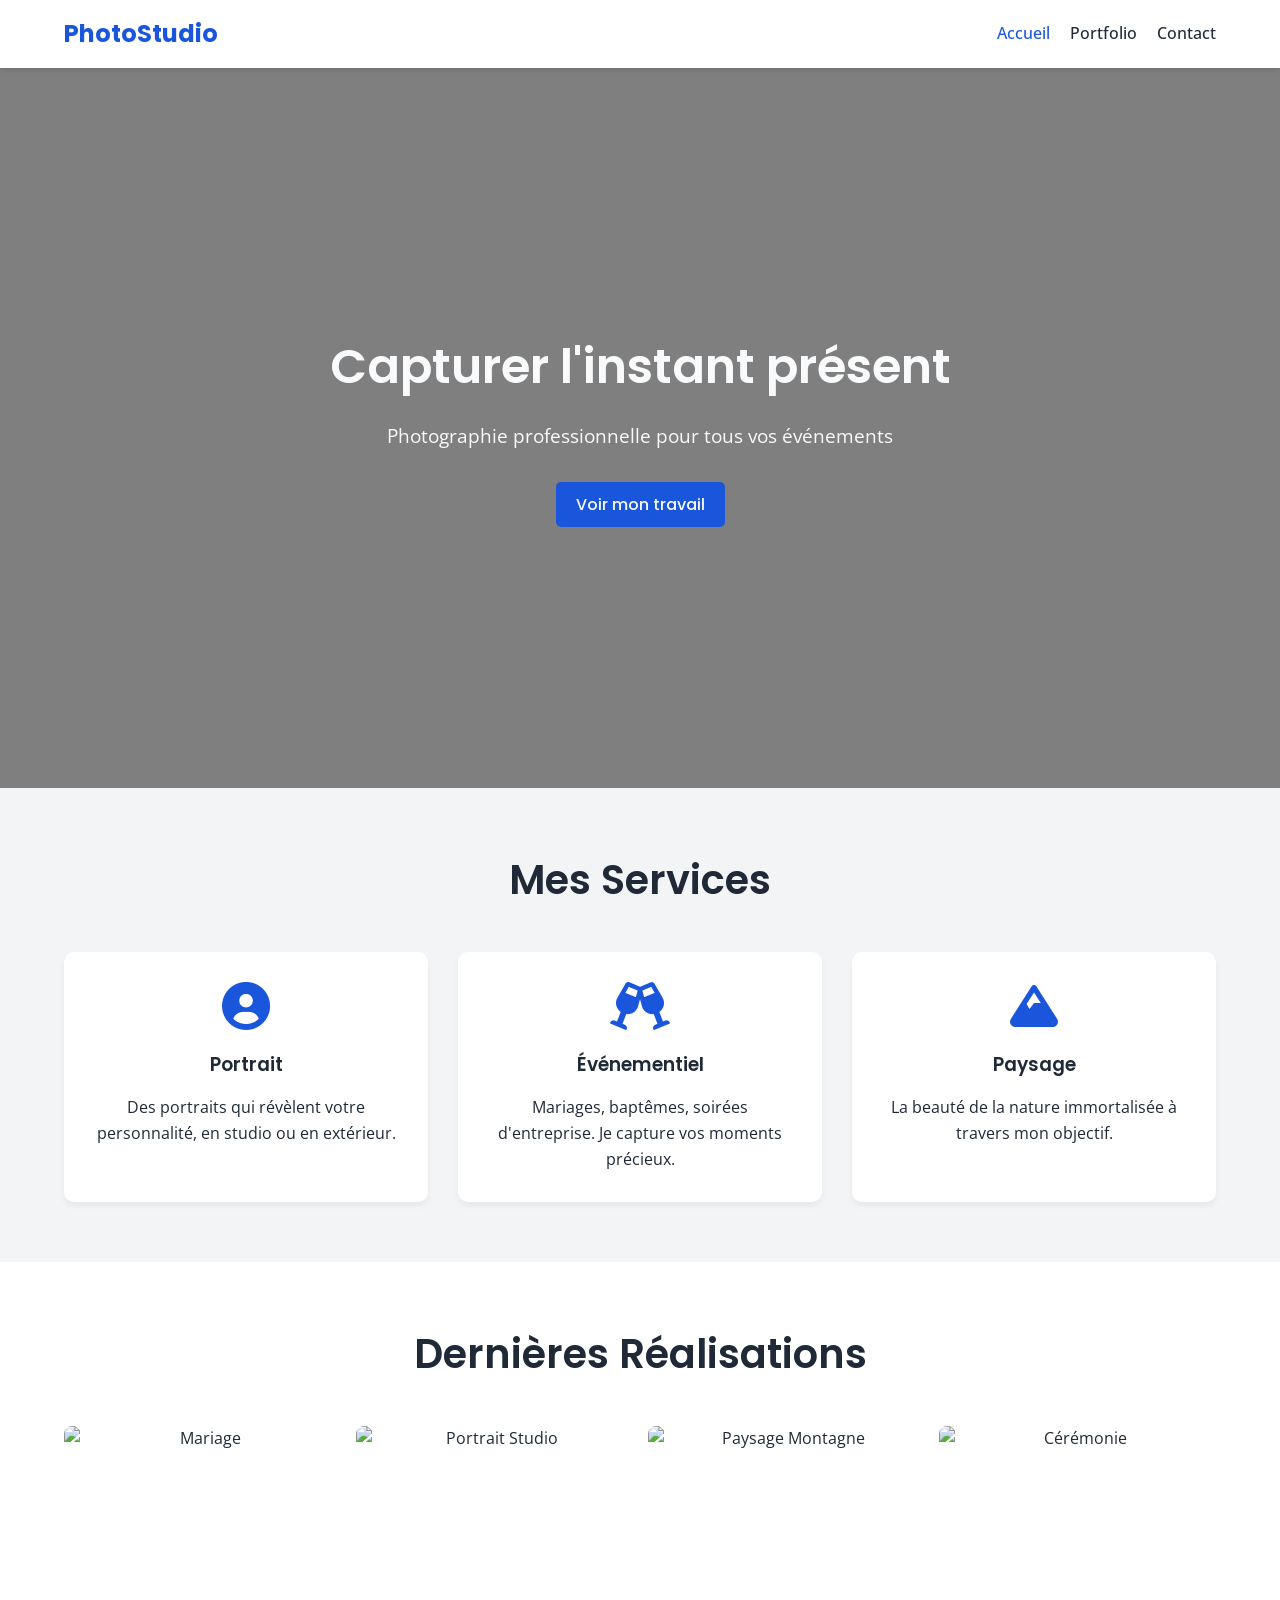
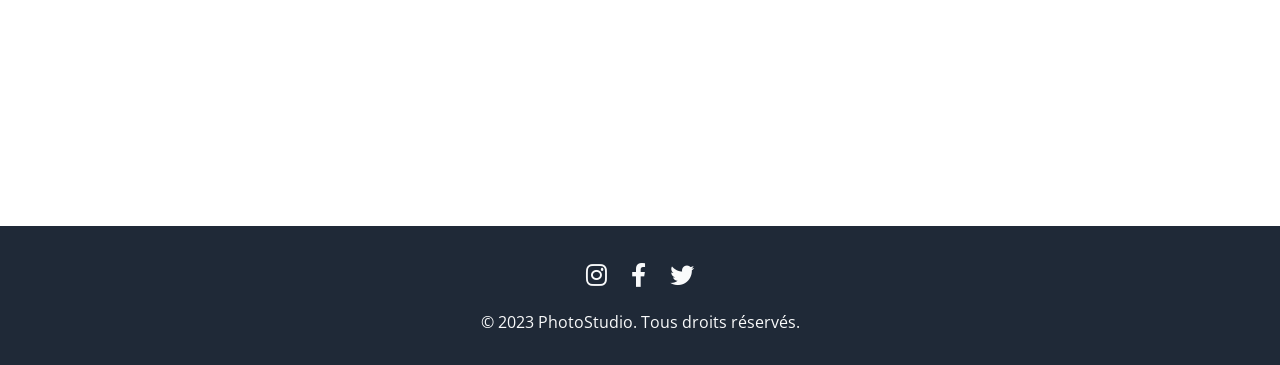
==== index.html @ 0e4d98cd "feat: create responsive static photography portfolio website Co-authored-by: bonheurfungazer <109146" ====
<!DOCTYPE html>
<html lang="fr">
<head>
    <meta charset="UTF-8">
    <meta name="viewport" content="width=device-width, initial-scale=1.0">
    <title>PhotoStudio - Accueil</title>
    <link href="https://fonts.googleapis.com/css2?family=Open+Sans:wght@400;500;600&family=Poppins:wght@500;600;700&display=swap" rel="stylesheet">
    <link rel="stylesheet" href="https://cdnjs.cloudflare.com/ajax/libs/font-awesome/6.0.0/css/all.min.css">
    <link rel="stylesheet" href="css/style.css">
</head>
<body>

    <header>
        <div class="container header-container">
            <a href="index.html" class="logo">PhotoStudio</a>
            <div class="menu-toggle" id="mobile-menu">
                <i class="fas fa-bars"></i>
            </div>
            <nav>
                <ul class="nav-links">
                    <li><a href="index.html" class="active">Accueil</a></li>
                    <li><a href="portfolio.html">Portfolio</a></li>
                    <li><a href="contact.html">Contact</a></li>
                </ul>
            </nav>
        </div>
    </header>

    <main>
        <!-- Hero Section -->
        <section class="hero">
            <div class="container">
                <h1>Capturer l'instant présent</h1>
                <p>Photographie professionnelle pour tous vos événements</p>
                <a href="portfolio.html" class="btn">Voir mon travail</a>
            </div>
        </section>

        <!-- Services Section -->
        <section class="services">
            <div class="container">
                <h2>Mes Services</h2>
                <div class="services-grid">
                    <div class="service-card">
                        <i class="fas fa-user-circle"></i>
                        <h3>Portrait</h3>
                        <p>Des portraits qui révèlent votre personnalité, en studio ou en extérieur.</p>
                    </div>
                    <div class="service-card">
                        <i class="fas fa-glass-cheers"></i>
                        <h3>Événementiel</h3>
                        <p>Mariages, baptêmes, soirées d'entreprise. Je capture vos moments précieux.</p>
                    </div>
                    <div class="service-card">
                        <i class="fas fa-mountain"></i>
                        <h3>Paysage</h3>
                        <p>La beauté de la nature immortalisée à travers mon objectif.</p>
                    </div>
                </div>
            </div>
        </section>

        <!-- Galerie Accueil -->
        <section class="gallery">
            <div class="container">
                <h2>Dernières Réalisations</h2>
                <div class="gallery-grid">
                    <div class="gallery-item">
                        <img src="https://images.unsplash.com/photo-1511895426328-dc8714191300?ixlib=rb-4.0.3&auto=format&fit=crop&w=800&q=80" alt="Mariage">
                        <div class="gallery-overlay">
                            <h4>Mariage d'été</h4>
                            <p>Événementiel</p>
                        </div>
                    </div>
                    <div class="gallery-item">
                        <img src="https://images.unsplash.com/photo-1542038784456-1ea8e935640e?ixlib=rb-4.0.3&auto=format&fit=crop&w=800&q=80" alt="Portrait Studio">
                        <div class="gallery-overlay">
                            <h4>Portrait Studio</h4>
                            <p>Portrait</p>
                        </div>
                    </div>
                    <div class="gallery-item">
                        <img src="https://images.unsplash.com/photo-1472214103451-9374bd1c798e?ixlib=rb-4.0.3&auto=format&fit=crop&w=800&q=80" alt="Paysage Montagne">
                        <div class="gallery-overlay">
                            <h4>Aube en Montagne</h4>
                            <p>Paysage</p>
                        </div>
                    </div>
                    <div class="gallery-item">
                        <img src="https://images.unsplash.com/photo-1519741497674-611481863552?ixlib=rb-4.0.3&auto=format&fit=crop&w=800&q=80" alt="Cérémonie">
                        <div class="gallery-overlay">
                            <h4>Cérémonie Civile</h4>
                            <p>Événementiel</p>
                        </div>
                    </div>
                </div>
            </div>
        </section>
    </main>

    <footer>
        <div class="container">
            <div class="social-links">
                <a href="#"><i class="fab fa-instagram"></i></a>
                <a href="#"><i class="fab fa-facebook-f"></i></a>
                <a href="#"><i class="fab fa-twitter"></i></a>
            </div>
            <p>&copy; 2023 PhotoStudio. Tous droits réservés.</p>
        </div>
    </footer>

    <script src="js/script.js"></script>
</body>
</html>
---- css/style.css ----
/* --- Variables --- */
:root {
  --primary-color: #1a56db; /* Tons bleus */
  --primary-hover: #1e40af;
  --secondary-color: #f3f4f6;
  --text-dark: #1f2937;
  --text-light: #f9fafb;
  --bg-color: #ffffff;
  --overlay-bg: rgba(26, 86, 219, 0.8);
  --font-title: 'Poppins', sans-serif;
  --font-text: 'Open Sans', sans-serif;
  --transition-speed: 0.3s;
}

/* --- Base --- */
* {
  margin: 0;
  padding: 0;
  box-sizing: border-box;
}

body {
  font-family: var(--font-text);
  color: var(--text-dark);
  background-color: var(--bg-color);
  line-height: 1.6;
}

h1, h2, h3, h4, h5, h6 {
  font-family: var(--font-title);
  font-weight: 600;
  color: var(--text-dark);
}

a {
  text-decoration: none;
  color: inherit;
}

img {
  max-width: 100%;
  height: auto;
  display: block;
}

.container {
  width: 90%;
  max-width: 1200px;
  margin: 0 auto;
}

/* --- Boutons --- */
.btn {
  display: inline-block;
  padding: 10px 20px;
  background-color: var(--primary-color);
  color: var(--text-light);
  border: none;
  border-radius: 5px;
  font-family: var(--font-title);
  font-weight: 500;
  cursor: pointer;
  transition: background-color var(--transition-speed) ease, transform var(--transition-speed) ease;
}

.btn:hover {
  background-color: var(--primary-hover);
  transform: translateY(-2px);
}

/* --- Header & Navigation --- */
header {
  background-color: var(--bg-color);
  box-shadow: 0 2px 5px rgba(0, 0, 0, 0.1);
  position: sticky;
  top: 0;
  z-index: 1000;
}

.header-container {
  display: flex;
  justify-content: space-between;
  align-items: center;
  padding: 15px 0;
}

.logo {
  font-family: var(--font-title);
  font-size: 1.5rem;
  font-weight: 700;
  color: var(--primary-color);
}

.nav-links {
  list-style: none;
  display: flex;
  gap: 20px;
}

.nav-links li a {
  font-weight: 500;
  transition: color var(--transition-speed);
}

.nav-links li a:hover, .nav-links li a.active {
  color: var(--primary-color);
}

.menu-toggle {
  display: none;
  font-size: 1.5rem;
  cursor: pointer;
  color: var(--primary-color);
}

/* --- Section Hero --- */
.hero {
  background-image: linear-gradient(rgba(0, 0, 0, 0.5), rgba(0, 0, 0, 0.5)), url('https://images.unsplash.com/photo-1469474968028-56623f02e42e?ixlib=rb-4.0.3&auto=format&fit=crop&w=1920&q=80');
  background-size: cover;
  background-position: center;
  height: 80vh;
  display: flex;
  align-items: center;
  text-align: center;
  color: var(--text-light);
}

.hero h1 {
  font-size: 3rem;
  margin-bottom: 15px;
  color: var(--text-light);
}

.hero p {
  font-size: 1.2rem;
  margin-bottom: 30px;
}

/* --- Section Services --- */
.services {
  padding: 60px 0;
  background-color: var(--secondary-color);
  text-align: center;
}

.services h2 {
  font-size: 2.5rem;
  margin-bottom: 40px;
}

.services-grid {
  display: grid;
  grid-template-columns: repeat(auto-fit, minmax(250px, 1fr));
  gap: 30px;
}

.service-card {
  background-color: var(--bg-color);
  padding: 30px;
  border-radius: 10px;
  box-shadow: 0 4px 6px rgba(0, 0, 0, 0.05);
  transition: transform var(--transition-speed), box-shadow var(--transition-speed);
}

.service-card:hover {
  transform: translateY(-10px);
  box-shadow: 0 10px 20px rgba(0, 0, 0, 0.1);
}

.service-card i {
  font-size: 3rem;
  color: var(--primary-color);
  margin-bottom: 20px;
}

.service-card h3 {
  margin-bottom: 15px;
}

/* --- Section Galerie Accueil --- */
.gallery {
  padding: 60px 0;
  text-align: center;
}

.gallery h2 {
  font-size: 2.5rem;
  margin-bottom: 40px;
}

.gallery-grid {
  display: grid;
  grid-template-columns: repeat(auto-fit, minmax(250px, 1fr));
  gap: 15px;
}

.gallery-item {
  position: relative;
  overflow: hidden;
  border-radius: 8px;
}

.gallery-item img {
  width: 100%;
  height: 300px;
  object-fit: cover;
  transition: transform var(--transition-speed);
}

.gallery-overlay {
  position: absolute;
  top: 0;
  left: 0;
  width: 100%;
  height: 100%;
  background-color: var(--overlay-bg);
  color: var(--text-light);
  display: flex;
  flex-direction: column;
  justify-content: center;
  align-items: center;
  opacity: 0;
  transition: opacity var(--transition-speed);
}

.gallery-item:hover img {
  transform: scale(1.1);
}

.gallery-item:hover .gallery-overlay {
  opacity: 1;
}

/* --- Page Portfolio --- */
.portfolio-header {
  padding: 40px 0;
  text-align: center;
  background-color: var(--secondary-color);
}

.filters {
  display: flex;
  justify-content: center;
  gap: 15px;
  margin: 30px 0;
  flex-wrap: wrap;
}

.filter-btn {
  padding: 8px 16px;
  background-color: transparent;
  border: 2px solid var(--primary-color);
  color: var(--primary-color);
  border-radius: 20px;
  cursor: pointer;
  font-family: var(--font-title);
  transition: all var(--transition-speed);
}

.filter-btn:hover,
.filter-btn:focus {
  background-color: var(--primary-color);
  color: var(--text-light);
}

/* --- Page Contact --- */
.contact-section {
  padding: 60px 0;
}

.contact-container {
  display: grid;
  grid-template-columns: 1fr 1fr;
  gap: 40px;
}

.contact-form {
  display: flex;
  flex-direction: column;
  gap: 15px;
}

.form-group {
  display: flex;
  flex-direction: column;
}

.form-group label {
  margin-bottom: 5px;
  font-weight: 500;
}

.form-group input,
.form-group textarea {
  padding: 10px;
  border: 1px solid #ccc;
  border-radius: 5px;
  font-family: var(--font-text);
}

.form-group textarea {
  resize: vertical;
  min-height: 150px;
}

.contact-info {
  background-color: var(--secondary-color);
  padding: 30px;
  border-radius: 10px;
}

.contact-info h3 {
  margin-bottom: 20px;
}

.info-item {
  display: flex;
  align-items: center;
  gap: 15px;
  margin-bottom: 15px;
}

.info-item i {
  color: var(--primary-color);
  font-size: 1.2rem;
}

.map-container {
  margin-top: 30px;
  height: 250px;
  border-radius: 10px;
  overflow: hidden;
}

.map-container iframe {
  width: 100%;
  height: 100%;
  border: 0;
}

/* --- Footer --- */
footer {
  background-color: var(--text-dark);
  color: var(--text-light);
  text-align: center;
  padding: 30px 0;
  margin-top: 40px;
}

.social-links {
  margin-bottom: 15px;
}

.social-links a {
  display: inline-block;
  margin: 0 10px;
  font-size: 1.5rem;
  transition: color var(--transition-speed);
}

.social-links a:hover {
  color: var(--primary-color);
}

/* --- Responsive (Mobile First to Desktop) --- */
@media (max-width: 768px) {
  .menu-toggle {
    display: block;
  }

  .nav-links {
    display: none; /* Hide by default on mobile, toggle with JS */
    flex-direction: column;
    position: absolute;
    top: 100%;
    left: 0;
    width: 100%;
    background-color: var(--bg-color);
    box-shadow: 0 5px 5px rgba(0,0,0,0.1);
    padding: 20px 0;
    text-align: center;
  }

  .nav-links.active {
    display: flex;
  }

  .contact-container {
    grid-template-columns: 1fr;
  }
}

@media (min-width: 769px) {
  .portfolio-grid {
    grid-template-columns: repeat(3, 1fr);
  }
}
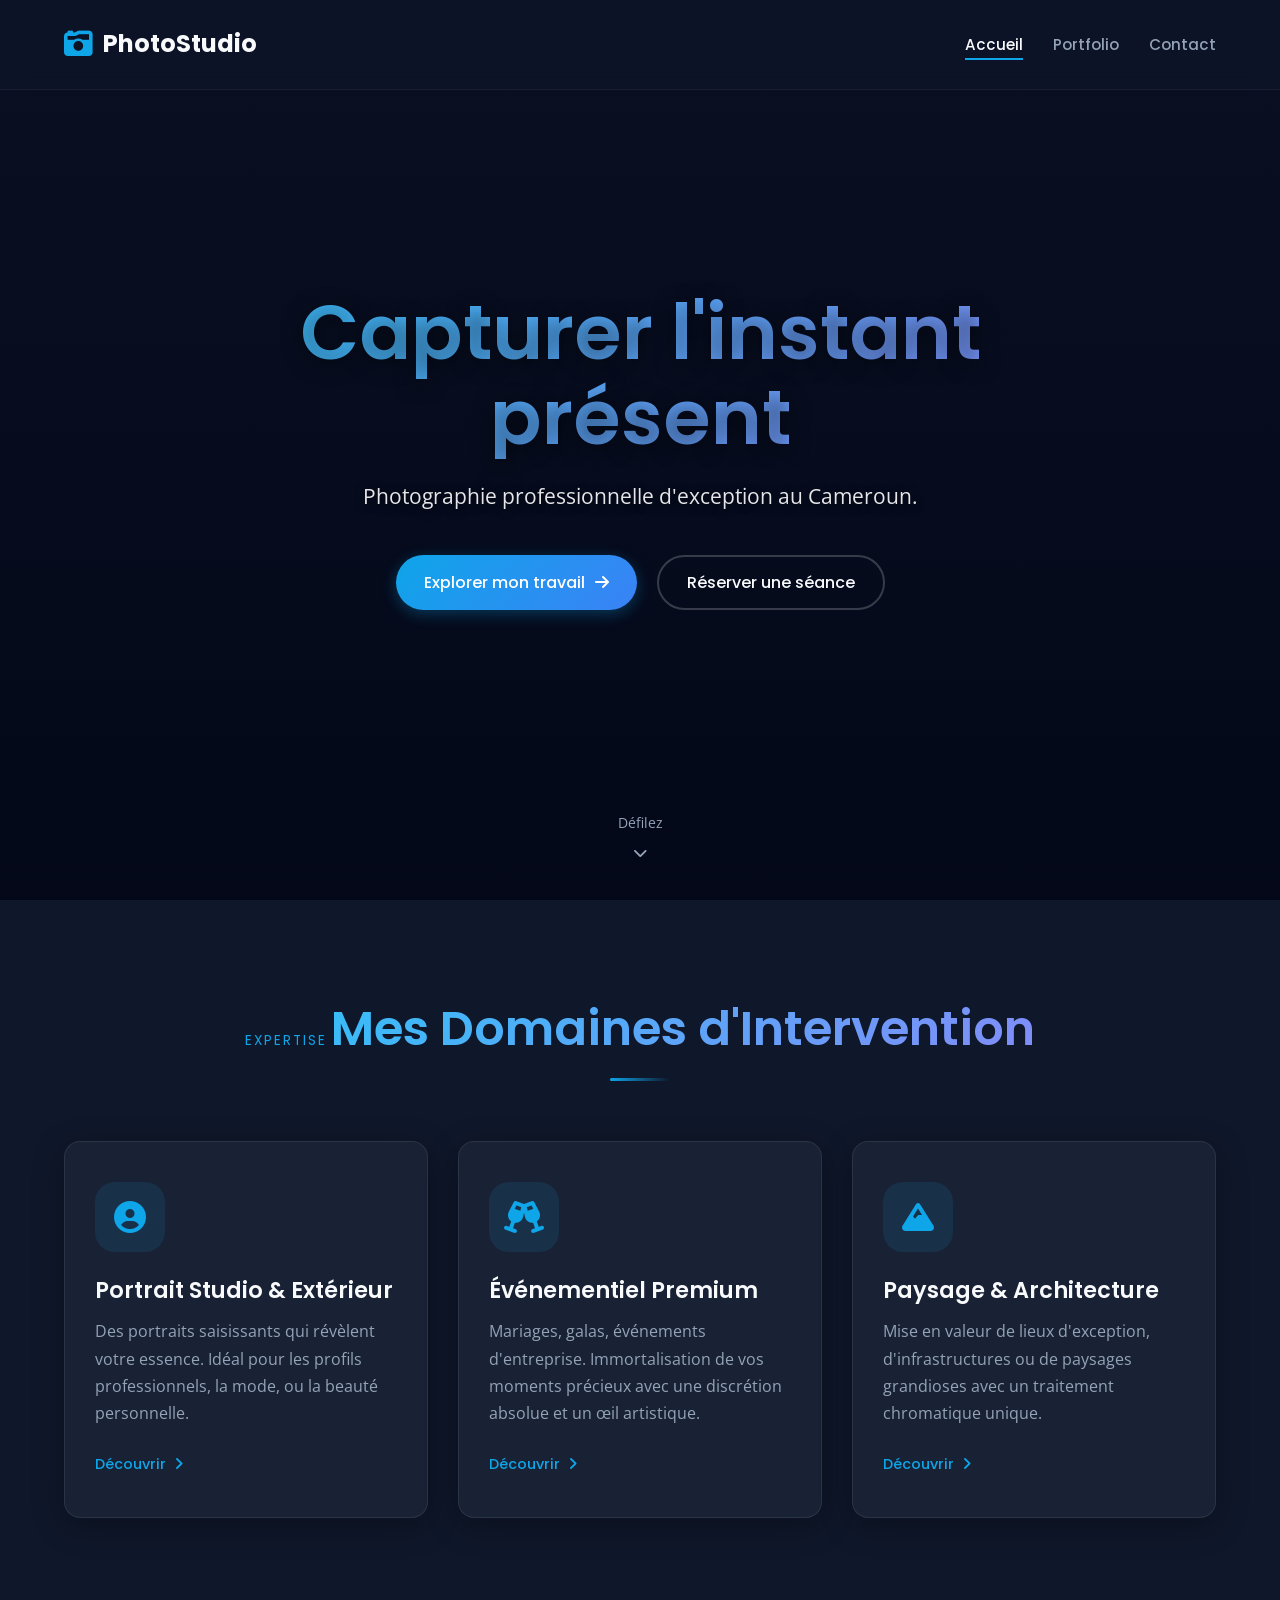
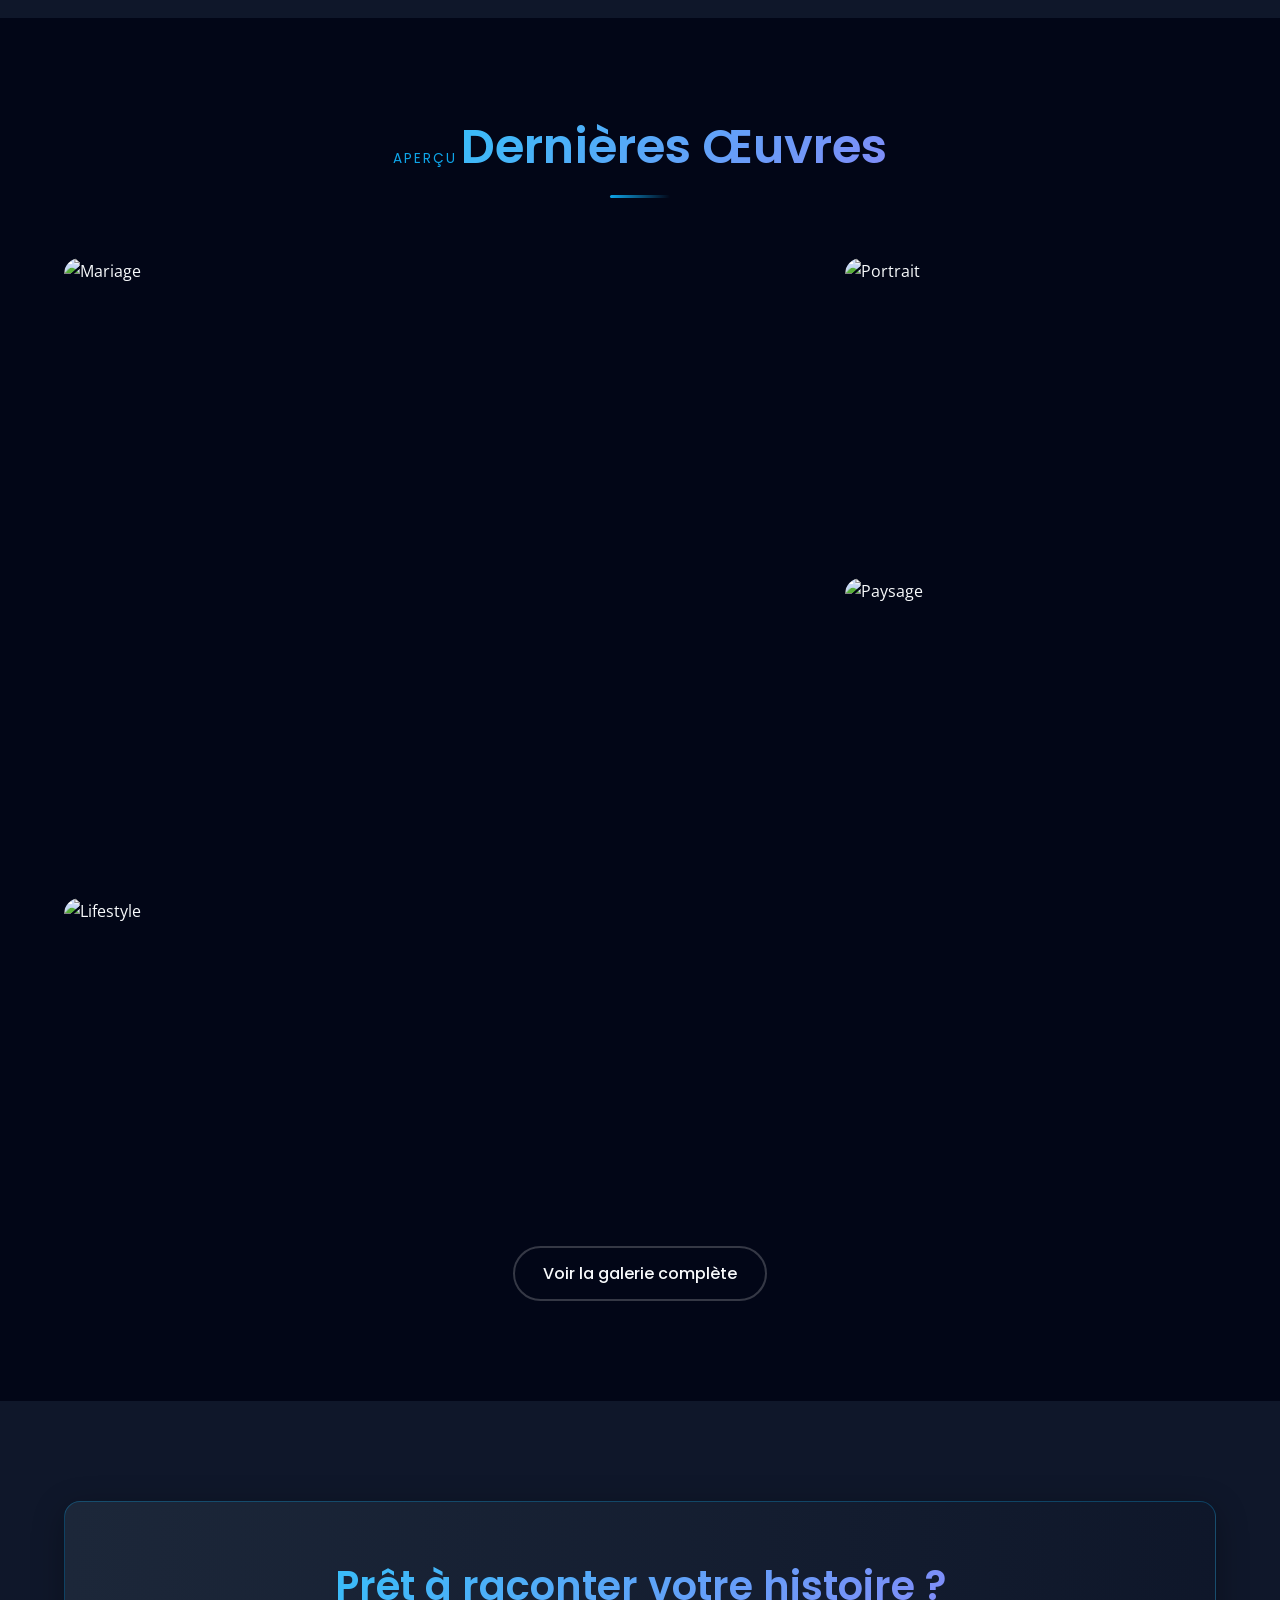
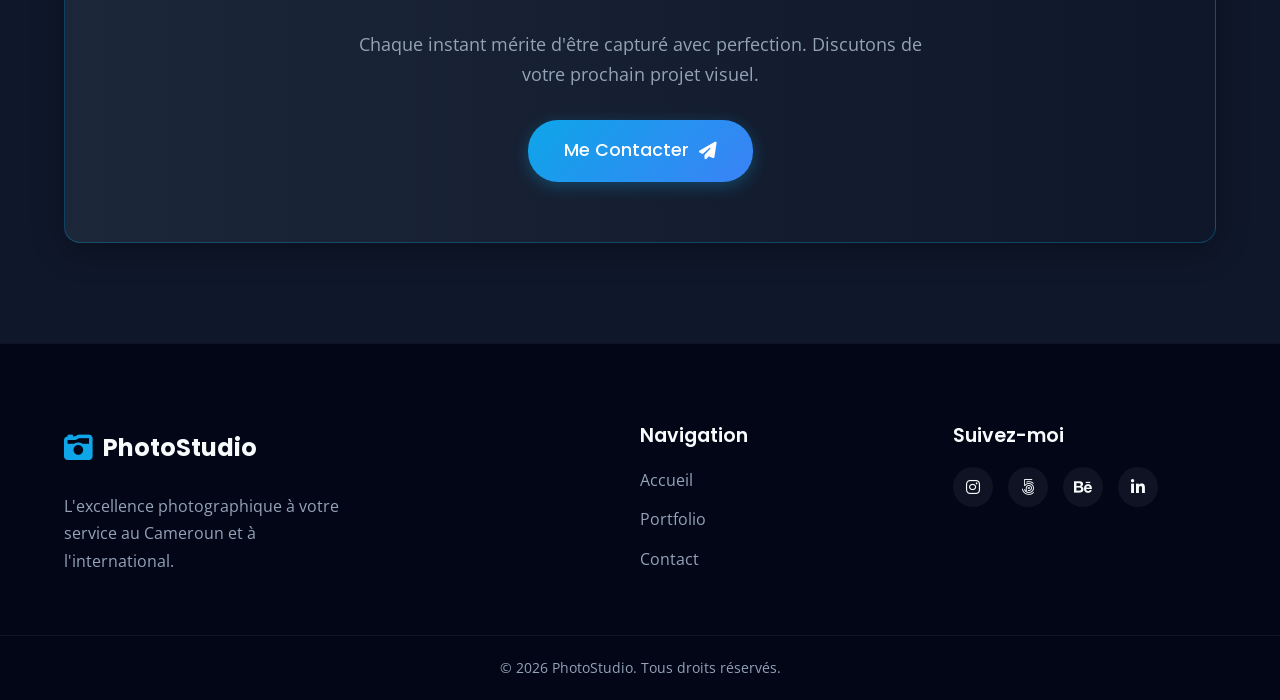
==== commit c02a283c: "feat: redesign website with professional dark theme, 2026 year, and Cameroon locations Co-authored-b" ====
--- a/index.html
+++ b/index.html
@@ -3,16 +3,20 @@
 <head>
     <meta charset="UTF-8">
     <meta name="viewport" content="width=device-width, initial-scale=1.0">
-    <title>PhotoStudio - Accueil</title>
-    <link href="https://fonts.googleapis.com/css2?family=Open+Sans:wght@400;500;600&family=Poppins:wght@500;600;700&display=swap" rel="stylesheet">
-    <link rel="stylesheet" href="https://cdnjs.cloudflare.com/ajax/libs/font-awesome/6.0.0/css/all.min.css">
+    <title>PhotoStudio - L'Art de la Photographie</title>
+    <link href="https://fonts.googleapis.com/css2?family=Open+Sans:wght@300;400;500;600&family=Poppins:wght@300;400;500;600;700&display=swap" rel="stylesheet">
+    <link rel="stylesheet" href="https://cdnjs.cloudflare.com/ajax/libs/font-awesome/6.4.0/css/all.min.css">
     <link rel="stylesheet" href="css/style.css">
 </head>
-<body>
-
-    <header>
+<body class="dark-theme">
+
+    <!-- Header Glassmorphism -->
+    <header class="glass-header">
         <div class="container header-container">
-            <a href="index.html" class="logo">PhotoStudio</a>
+            <a href="index.html" class="logo">
+                <span class="logo-icon"><i class="fas fa-camera-retro"></i></span>
+                PhotoStudio
+            </a>
             <div class="menu-toggle" id="mobile-menu">
                 <i class="fas fa-bars"></i>
             </div>
@@ -28,84 +32,166 @@
 
     <main>
         <!-- Hero Section -->
-        <section class="hero">
+        <section class="hero reveal">
+            <div class="hero-overlay"></div>
+            <div class="container hero-content">
+                <h1 class="gradient-text">Capturer l'instant présent</h1>
+                <p class="hero-subtitle">Photographie professionnelle d'exception au Cameroun.</p>
+                <div class="hero-cta">
+                    <a href="portfolio.html" class="btn btn-primary">Explorer mon travail <i class="fas fa-arrow-right"></i></a>
+                    <a href="contact.html" class="btn btn-outline">Réserver une séance</a>
+                </div>
+            </div>
+            <div class="scroll-indicator">
+                <span>Défilez</span>
+                <i class="fas fa-chevron-down"></i>
+            </div>
+        </section>
+
+        <!-- Services Section -->
+        <section class="services section-padding">
             <div class="container">
-                <h1>Capturer l'instant présent</h1>
-                <p>Photographie professionnelle pour tous vos événements</p>
-                <a href="portfolio.html" class="btn">Voir mon travail</a>
-            </div>
-        </section>
-
-        <!-- Services Section -->
-        <section class="services">
+                <div class="section-header reveal">
+                    <span class="section-tag">Expertise</span>
+                    <h2 class="gradient-text">Mes Domaines d'Intervention</h2>
+                    <div class="heading-line"></div>
+                </div>
+
+                <div class="services-grid">
+                    <div class="service-card glass-card reveal">
+                        <div class="service-icon">
+                            <i class="fas fa-user-circle"></i>
+                        </div>
+                        <h3>Portrait Studio & Extérieur</h3>
+                        <p>Des portraits saisissants qui révèlent votre essence. Idéal pour les profils professionnels, la mode, ou la beauté personnelle.</p>
+                        <span class="service-link">Découvrir <i class="fas fa-angle-right"></i></span>
+                    </div>
+
+                    <div class="service-card glass-card reveal delay-1">
+                        <div class="service-icon">
+                            <i class="fas fa-glass-cheers"></i>
+                        </div>
+                        <h3>Événementiel Premium</h3>
+                        <p>Mariages, galas, événements d'entreprise. Immortalisation de vos moments précieux avec une discrétion absolue et un œil artistique.</p>
+                        <span class="service-link">Découvrir <i class="fas fa-angle-right"></i></span>
+                    </div>
+
+                    <div class="service-card glass-card reveal delay-2">
+                        <div class="service-icon">
+                            <i class="fas fa-mountain"></i>
+                        </div>
+                        <h3>Paysage & Architecture</h3>
+                        <p>Mise en valeur de lieux d'exception, d'infrastructures ou de paysages grandioses avec un traitement chromatique unique.</p>
+                        <span class="service-link">Découvrir <i class="fas fa-angle-right"></i></span>
+                    </div>
+                </div>
+            </div>
+        </section>
+
+        <!-- Featured Gallery Section -->
+        <section class="featured-gallery section-padding bg-darker">
             <div class="container">
-                <h2>Mes Services</h2>
-                <div class="services-grid">
-                    <div class="service-card">
-                        <i class="fas fa-user-circle"></i>
-                        <h3>Portrait</h3>
-                        <p>Des portraits qui révèlent votre personnalité, en studio ou en extérieur.</p>
-                    </div>
-                    <div class="service-card">
-                        <i class="fas fa-glass-cheers"></i>
-                        <h3>Événementiel</h3>
-                        <p>Mariages, baptêmes, soirées d'entreprise. Je capture vos moments précieux.</p>
-                    </div>
-                    <div class="service-card">
-                        <i class="fas fa-mountain"></i>
-                        <h3>Paysage</h3>
-                        <p>La beauté de la nature immortalisée à travers mon objectif.</p>
-                    </div>
-                </div>
-            </div>
-        </section>
-
-        <!-- Galerie Accueil -->
-        <section class="gallery">
+                <div class="section-header reveal">
+                    <span class="section-tag">Aperçu</span>
+                    <h2 class="gradient-text">Dernières Œuvres</h2>
+                    <div class="heading-line"></div>
+                </div>
+
+                <div class="gallery-masonry">
+                    <div class="gallery-item large reveal">
+                        <img src="https://images.unsplash.com/photo-1511895426328-dc8714191300?ixlib=rb-4.0.3&auto=format&fit=crop&w=1000&q=80" alt="Mariage">
+                        <div class="gallery-overlay">
+                            <div class="overlay-content">
+                                <span class="category">Événementiel</span>
+                                <h4>Célébration d'Exception</h4>
+                                <a href="portfolio.html" class="zoom-btn"><i class="fas fa-search-plus"></i></a>
+                            </div>
+                        </div>
+                    </div>
+
+                    <div class="gallery-item reveal delay-1">
+                        <img src="https://images.unsplash.com/photo-1534528741775-53994a69daeb?ixlib=rb-4.0.3&auto=format&fit=crop&w=600&q=80" alt="Portrait">
+                        <div class="gallery-overlay">
+                            <div class="overlay-content">
+                                <span class="category">Portrait</span>
+                                <h4>Regard Profond</h4>
+                                <a href="portfolio.html" class="zoom-btn"><i class="fas fa-search-plus"></i></a>
+                            </div>
+                        </div>
+                    </div>
+
+                    <div class="gallery-item reveal delay-2">
+                        <img src="https://images.unsplash.com/photo-1472214103451-9374bd1c798e?ixlib=rb-4.0.3&auto=format&fit=crop&w=600&q=80" alt="Paysage">
+                        <div class="gallery-overlay">
+                            <div class="overlay-content">
+                                <span class="category">Paysage</span>
+                                <h4>Aube Mystique</h4>
+                                <a href="portfolio.html" class="zoom-btn"><i class="fas fa-search-plus"></i></a>
+                            </div>
+                        </div>
+                    </div>
+
+                    <div class="gallery-item wide reveal">
+                        <img src="https://images.unsplash.com/photo-1469334031218-e382a71b716b?ixlib=rb-4.0.3&auto=format&fit=crop&w=1200&q=80" alt="Lifestyle">
+                        <div class="gallery-overlay">
+                            <div class="overlay-content">
+                                <span class="category">Lifestyle</span>
+                                <h4>L'Échappée Belle</h4>
+                                <a href="portfolio.html" class="zoom-btn"><i class="fas fa-search-plus"></i></a>
+                            </div>
+                        </div>
+                    </div>
+                </div>
+
+                <div class="text-center mt-5 reveal">
+                    <a href="portfolio.html" class="btn btn-outline">Voir la galerie complète</a>
+                </div>
+            </div>
+        </section>
+
+        <!-- CTA Section -->
+        <section class="cta-section section-padding reveal">
             <div class="container">
-                <h2>Dernières Réalisations</h2>
-                <div class="gallery-grid">
-                    <div class="gallery-item">
-                        <img src="https://images.unsplash.com/photo-1511895426328-dc8714191300?ixlib=rb-4.0.3&auto=format&fit=crop&w=800&q=80" alt="Mariage">
-                        <div class="gallery-overlay">
-                            <h4>Mariage d'été</h4>
-                            <p>Événementiel</p>
-                        </div>
-                    </div>
-                    <div class="gallery-item">
-                        <img src="https://images.unsplash.com/photo-1542038784456-1ea8e935640e?ixlib=rb-4.0.3&auto=format&fit=crop&w=800&q=80" alt="Portrait Studio">
-                        <div class="gallery-overlay">
-                            <h4>Portrait Studio</h4>
-                            <p>Portrait</p>
-                        </div>
-                    </div>
-                    <div class="gallery-item">
-                        <img src="https://images.unsplash.com/photo-1472214103451-9374bd1c798e?ixlib=rb-4.0.3&auto=format&fit=crop&w=800&q=80" alt="Paysage Montagne">
-                        <div class="gallery-overlay">
-                            <h4>Aube en Montagne</h4>
-                            <p>Paysage</p>
-                        </div>
-                    </div>
-                    <div class="gallery-item">
-                        <img src="https://images.unsplash.com/photo-1519741497674-611481863552?ixlib=rb-4.0.3&auto=format&fit=crop&w=800&q=80" alt="Cérémonie">
-                        <div class="gallery-overlay">
-                            <h4>Cérémonie Civile</h4>
-                            <p>Événementiel</p>
-                        </div>
-                    </div>
+                <div class="cta-box glass-card">
+                    <h2 class="gradient-text">Prêt à raconter votre histoire ?</h2>
+                    <p>Chaque instant mérite d'être capturé avec perfection. Discutons de votre prochain projet visuel.</p>
+                    <a href="contact.html" class="btn btn-primary btn-large">Me Contacter <i class="fas fa-paper-plane"></i></a>
                 </div>
             </div>
         </section>
     </main>
 
     <footer>
-        <div class="container">
-            <div class="social-links">
-                <a href="#"><i class="fab fa-instagram"></i></a>
-                <a href="#"><i class="fab fa-facebook-f"></i></a>
-                <a href="#"><i class="fab fa-twitter"></i></a>
-            </div>
-            <p>&copy; 2023 PhotoStudio. Tous droits réservés.</p>
+        <div class="container footer-container">
+            <div class="footer-brand">
+                <a href="index.html" class="logo">
+                    <span class="logo-icon"><i class="fas fa-camera-retro"></i></span>
+                    PhotoStudio
+                </a>
+                <p>L'excellence photographique à votre service au Cameroun et à l'international.</p>
+            </div>
+
+            <div class="footer-links">
+                <h3>Navigation</h3>
+                <ul>
+                    <li><a href="index.html">Accueil</a></li>
+                    <li><a href="portfolio.html">Portfolio</a></li>
+                    <li><a href="contact.html">Contact</a></li>
+                </ul>
+            </div>
+
+            <div class="footer-social">
+                <h3>Suivez-moi</h3>
+                <div class="social-icons">
+                    <a href="#" class="social-icon"><i class="fab fa-instagram"></i></a>
+                    <a href="#" class="social-icon"><i class="fab fa-500px"></i></a>
+                    <a href="#" class="social-icon"><i class="fab fa-behance"></i></a>
+                    <a href="#" class="social-icon"><i class="fab fa-linkedin-in"></i></a>
+                </div>
+            </div>
+        </div>
+        <div class="footer-bottom">
+            <p>&copy; 2026 PhotoStudio. Tous droits réservés.</p>
         </div>
     </footer>
 
--- a/css/style.css
+++ b/css/style.css
@@ -1,40 +1,57 @@
-/* --- Variables --- */
+/* --- Modern Variables --- */
 :root {
-  --primary-color: #1a56db; /* Tons bleus */
-  --primary-hover: #1e40af;
-  --secondary-color: #f3f4f6;
-  --text-dark: #1f2937;
-  --text-light: #f9fafb;
-  --bg-color: #ffffff;
-  --overlay-bg: rgba(26, 86, 219, 0.8);
+  /* Color Palette - Deep Modern Blue Theme */
+  --primary-color: #0ea5e9;
+  --primary-hover: #0284c7;
+  --primary-rgb: 14, 165, 233;
+  --secondary-color: #3b82f6;
+  --accent-color: #f59e0b;
+
+  --bg-dark: #0f172a; /* Slate 900 */
+  --bg-darker: #020617; /* Slate 950 */
+  --surface-color: rgba(30, 41, 59, 0.7); /* Slate 800 with opacity */
+
+  --text-light: #f8fafc;
+  --text-muted: #94a3b8;
+
+  --overlay-bg: rgba(15, 23, 42, 0.85);
+
+  /* Typography */
   --font-title: 'Poppins', sans-serif;
   --font-text: 'Open Sans', sans-serif;
-  --transition-speed: 0.3s;
-}
-
-/* --- Base --- */
+
+  /* Utilities */
+  --transition-smooth: 0.4s cubic-bezier(0.4, 0, 0.2, 1);
+  --glass-border: 1px solid rgba(255, 255, 255, 0.08);
+  --glass-shadow: 0 8px 32px 0 rgba(0, 0, 0, 0.3);
+}
+
+/* --- Base Reset & Setup --- */
 * {
   margin: 0;
   padding: 0;
   box-sizing: border-box;
 }
 
-body {
+body.dark-theme {
   font-family: var(--font-text);
-  color: var(--text-dark);
-  background-color: var(--bg-color);
-  line-height: 1.6;
+  background-color: var(--bg-dark);
+  color: var(--text-light);
+  line-height: 1.7;
+  overflow-x: hidden;
+  -webkit-font-smoothing: antialiased;
 }
 
 h1, h2, h3, h4, h5, h6 {
   font-family: var(--font-title);
   font-weight: 600;
-  color: var(--text-dark);
+  line-height: 1.2;
 }
 
 a {
   text-decoration: none;
   color: inherit;
+  transition: color var(--transition-smooth);
 }
 
 img {
@@ -45,353 +62,876 @@
 
 .container {
   width: 90%;
-  max-width: 1200px;
+  max-width: 1280px;
   margin: 0 auto;
 }
 
-/* --- Boutons --- */
+.section-padding {
+  padding: 100px 0;
+}
+
+.bg-darker {
+  background-color: var(--bg-darker);
+}
+
+.text-center {
+  text-align: center;
+}
+
+.mx-auto {
+  margin-left: auto;
+  margin-right: auto;
+}
+
+.mb-4 {
+  margin-bottom: 1.5rem;
+}
+
+.mt-3 { margin-top: 1rem; }
+.mt-4 { margin-top: 1.5rem; }
+.mt-5 { margin-top: 3rem; }
+
+.w-100 { width: 100%; }
+
+/* --- Typography Highlights --- */
+.gradient-text {
+  background: linear-gradient(135deg, #38bdf8, #818cf8);
+  -webkit-background-clip: text;
+  -webkit-text-fill-color: transparent;
+  display: inline-block;
+}
+
+.display-title {
+  font-size: clamp(2.5rem, 5vw, 4rem);
+  font-weight: 700;
+  margin-bottom: 20px;
+}
+
+.subtitle {
+  font-size: 1.1rem;
+  color: var(--text-muted);
+  max-width: 600px;
+  margin-bottom: 40px;
+}
+
+/* --- UI Components --- */
+.glass-card {
+  background: var(--surface-color);
+  backdrop-filter: blur(12px);
+  -webkit-backdrop-filter: blur(12px);
+  border: var(--glass-border);
+  border-radius: 16px;
+  box-shadow: var(--glass-shadow);
+  transition: transform var(--transition-smooth), border-color var(--transition-smooth);
+}
+
+.glass-card:hover {
+  transform: translateY(-5px);
+  border-color: rgba(255, 255, 255, 0.15);
+}
+
+/* Buttons */
 .btn {
-  display: inline-block;
-  padding: 10px 20px;
-  background-color: var(--primary-color);
-  color: var(--text-light);
-  border: none;
-  border-radius: 5px;
+  display: inline-flex;
+  align-items: center;
+  justify-content: center;
+  gap: 10px;
+  padding: 12px 28px;
+  border-radius: 30px;
   font-family: var(--font-title);
   font-weight: 500;
+  font-size: 1rem;
   cursor: pointer;
-  transition: background-color var(--transition-speed) ease, transform var(--transition-speed) ease;
-}
-
-.btn:hover {
-  background-color: var(--primary-hover);
+  transition: all var(--transition-smooth);
+  position: relative;
+  overflow: hidden;
+  z-index: 1;
+}
+
+.btn-large {
+  padding: 16px 36px;
+  font-size: 1.1rem;
+}
+
+.btn-primary {
+  background: linear-gradient(135deg, var(--primary-color), var(--secondary-color));
+  color: #fff;
+  border: none;
+  box-shadow: 0 4px 15px rgba(14, 165, 233, 0.3);
+}
+
+.btn-primary::before {
+  content: '';
+  position: absolute;
+  top: 0; left: 0; width: 100%; height: 100%;
+  background: linear-gradient(135deg, var(--secondary-color), var(--primary-color));
+  z-index: -1;
+  transition: opacity var(--transition-smooth);
+  opacity: 0;
+}
+
+.btn-primary:hover::before {
+  opacity: 1;
+}
+
+.btn-primary:hover {
+  box-shadow: 0 6px 20px rgba(14, 165, 233, 0.5);
   transform: translateY(-2px);
 }
 
+.btn-outline {
+  background: transparent;
+  color: var(--text-light);
+  border: 2px solid rgba(255, 255, 255, 0.2);
+}
+
+.btn-outline:hover {
+  border-color: var(--primary-color);
+  background: rgba(14, 165, 233, 0.1);
+  transform: translateY(-2px);
+}
+
+/* --- Section Headers --- */
+.section-header {
+  text-align: center;
+  margin-bottom: 60px;
+}
+
+.section-tag {
+  display: inline-block;
+  font-family: var(--font-title);
+  font-size: 0.85rem;
+  text-transform: uppercase;
+  letter-spacing: 2px;
+  color: var(--primary-color);
+  margin-bottom: 10px;
+}
+
+.section-header h2 {
+  font-size: clamp(2rem, 4vw, 3rem);
+  margin-bottom: 20px;
+}
+
+.heading-line {
+  width: 60px;
+  height: 3px;
+  background: linear-gradient(90deg, var(--primary-color), transparent);
+  margin: 0 auto;
+  border-radius: 3px;
+}
+
 /* --- Header & Navigation --- */
-header {
-  background-color: var(--bg-color);
-  box-shadow: 0 2px 5px rgba(0, 0, 0, 0.1);
-  position: sticky;
+.glass-header {
+  position: fixed;
   top: 0;
+  width: 100%;
   z-index: 1000;
+  background: rgba(15, 23, 42, 0.6);
+  backdrop-filter: blur(15px);
+  -webkit-backdrop-filter: blur(15px);
+  border-bottom: 1px solid rgba(255, 255, 255, 0.05);
+  transition: padding var(--transition-smooth), background var(--transition-smooth);
+}
+
+.glass-header.scrolled {
+  padding: 5px 0;
+  background: rgba(2, 6, 23, 0.9);
+  box-shadow: 0 4px 20px rgba(0, 0, 0, 0.5);
 }
 
 .header-container {
   display: flex;
   justify-content: space-between;
   align-items: center;
-  padding: 15px 0;
+  padding: 20px 0;
+  transition: padding var(--transition-smooth);
+}
+
+.glass-header.scrolled .header-container {
+  padding: 10px 0;
 }
 
 .logo {
   font-family: var(--font-title);
   font-size: 1.5rem;
   font-weight: 700;
+  display: flex;
+  align-items: center;
+  gap: 10px;
+}
+
+.logo-icon {
   color: var(--primary-color);
+  font-size: 1.8rem;
 }
 
 .nav-links {
   list-style: none;
   display: flex;
-  gap: 20px;
+  gap: 30px;
 }
 
 .nav-links li a {
+  font-family: var(--font-title);
   font-weight: 500;
-  transition: color var(--transition-speed);
-}
-
-.nav-links li a:hover, .nav-links li a.active {
-  color: var(--primary-color);
+  font-size: 0.95rem;
+  position: relative;
+  padding: 5px 0;
+  color: var(--text-muted);
+}
+
+.nav-links li a::after {
+  content: '';
+  position: absolute;
+  bottom: 0;
+  left: 0;
+  width: 0;
+  height: 2px;
+  background: var(--primary-color);
+  transition: width var(--transition-smooth);
+}
+
+.nav-links li a:hover,
+.nav-links li a.active {
+  color: var(--text-light);
+}
+
+.nav-links li a:hover::after,
+.nav-links li a.active::after {
+  width: 100%;
 }
 
 .menu-toggle {
   display: none;
-  font-size: 1.5rem;
+  font-size: 1.8rem;
   cursor: pointer;
-  color: var(--primary-color);
-}
-
-/* --- Section Hero --- */
+  color: var(--text-light);
+}
+
+/* --- Hero Section --- */
 .hero {
-  background-image: linear-gradient(rgba(0, 0, 0, 0.5), rgba(0, 0, 0, 0.5)), url('https://images.unsplash.com/photo-1469474968028-56623f02e42e?ixlib=rb-4.0.3&auto=format&fit=crop&w=1920&q=80');
+  position: relative;
+  height: 100vh;
+  min-height: 600px;
+  display: flex;
+  align-items: center;
+  justify-content: center;
+  text-align: center;
+  background-image: url('https://images.unsplash.com/photo-1542038784456-1ea8e935640e?ixlib=rb-4.0.3&auto=format&fit=crop&w=1920&q=80');
   background-size: cover;
   background-position: center;
-  height: 80vh;
-  display: flex;
-  align-items: center;
-  text-align: center;
-  color: var(--text-light);
+  background-attachment: fixed;
+}
+
+.hero-overlay {
+  position: absolute;
+  inset: 0;
+  background: linear-gradient(180deg, rgba(2, 6, 23, 0.4) 0%, rgba(2, 6, 23, 0.9) 100%);
+}
+
+.hero-content {
+  position: relative;
+  z-index: 10;
+  max-width: 800px;
 }
 
 .hero h1 {
-  font-size: 3rem;
-  margin-bottom: 15px;
-  color: var(--text-light);
-}
-
-.hero p {
-  font-size: 1.2rem;
-  margin-bottom: 30px;
-}
-
-/* --- Section Services --- */
-.services {
-  padding: 60px 0;
-  background-color: var(--secondary-color);
-  text-align: center;
-}
-
-.services h2 {
-  font-size: 2.5rem;
+  font-size: clamp(3rem, 6vw, 5rem);
+  margin-bottom: 20px;
+  line-height: 1.1;
+  text-shadow: 0 4px 20px rgba(0,0,0,0.5);
+}
+
+.hero-subtitle {
+  font-size: clamp(1.1rem, 2vw, 1.3rem);
+  color: rgba(255, 255, 255, 0.9);
   margin-bottom: 40px;
-}
-
+  text-shadow: 0 2px 10px rgba(0,0,0,0.5);
+}
+
+.hero-cta {
+  display: flex;
+  gap: 20px;
+  justify-content: center;
+  flex-wrap: wrap;
+}
+
+.scroll-indicator {
+  position: absolute;
+  bottom: 40px;
+  left: 50%;
+  transform: translateX(-50%);
+  display: flex;
+  flex-direction: column;
+  align-items: center;
+  gap: 10px;
+  color: var(--text-muted);
+  font-size: 0.9rem;
+  z-index: 10;
+  animation: bounce 2s infinite;
+}
+
+@keyframes bounce {
+  0%, 20%, 50%, 80%, 100% { transform: translateY(0) translateX(-50%); }
+  40% { transform: translateY(-10px) translateX(-50%); }
+  60% { transform: translateY(-5px) translateX(-50%); }
+}
+
+/* --- Page Headers (Internal pages) --- */
+.page-header {
+  position: relative;
+  padding: 150px 0 80px;
+  min-height: 40vh;
+  display: flex;
+  align-items: center;
+  justify-content: center;
+  overflow: hidden;
+}
+
+.header-bg {
+  position: absolute;
+  inset: 0;
+  background-image: linear-gradient(rgba(10, 15, 26, 0.8), rgba(10, 15, 26, 0.95)), url('https://images.unsplash.com/photo-1452587925148-ce544e77e70d?ixlib=rb-4.0.3&auto=format&fit=crop&w=1920&q=80');
+  background-size: cover;
+  background-position: center;
+  z-index: -1;
+}
+
+/* --- Services Section --- */
 .services-grid {
   display: grid;
-  grid-template-columns: repeat(auto-fit, minmax(250px, 1fr));
+  grid-template-columns: repeat(auto-fit, minmax(300px, 1fr));
   gap: 30px;
 }
 
 .service-card {
-  background-color: var(--bg-color);
-  padding: 30px;
-  border-radius: 10px;
-  box-shadow: 0 4px 6px rgba(0, 0, 0, 0.05);
-  transition: transform var(--transition-speed), box-shadow var(--transition-speed);
-}
-
-.service-card:hover {
-  transform: translateY(-10px);
-  box-shadow: 0 10px 20px rgba(0, 0, 0, 0.1);
-}
-
-.service-card i {
-  font-size: 3rem;
+  padding: 40px 30px;
+  text-align: left;
+  display: flex;
+  flex-direction: column;
+  height: 100%;
+}
+
+.service-icon {
+  width: 70px;
+  height: 70px;
+  border-radius: 20px;
+  background: rgba(14, 165, 233, 0.1);
+  display: flex;
+  align-items: center;
+  justify-content: center;
+  font-size: 2rem;
   color: var(--primary-color);
-  margin-bottom: 20px;
+  margin-bottom: 25px;
+  transition: transform var(--transition-smooth), background var(--transition-smooth);
+}
+
+.service-card:hover .service-icon {
+  transform: scale(1.1) rotate(5deg);
+  background: var(--primary-color);
+  color: #fff;
 }
 
 .service-card h3 {
+  font-size: 1.4rem;
   margin-bottom: 15px;
 }
 
-/* --- Section Galerie Accueil --- */
-.gallery {
-  padding: 60px 0;
-  text-align: center;
-}
-
-.gallery h2 {
-  font-size: 2.5rem;
-  margin-bottom: 40px;
-}
-
-.gallery-grid {
+.service-card p {
+  color: var(--text-muted);
+  margin-bottom: 25px;
+  flex-grow: 1;
+}
+
+.service-link {
+  font-family: var(--font-title);
+  font-weight: 500;
+  color: var(--primary-color);
+  display: inline-flex;
+  align-items: center;
+  gap: 8px;
+  font-size: 0.9rem;
+  transition: gap var(--transition-smooth);
+}
+
+.service-card:hover .service-link {
+  gap: 15px;
+}
+
+/* --- Featured Gallery (Masonry style on Home) --- */
+.gallery-masonry {
   display: grid;
-  grid-template-columns: repeat(auto-fit, minmax(250px, 1fr));
-  gap: 15px;
+  grid-template-columns: repeat(12, 1fr);
+  grid-auto-rows: 300px;
+  gap: 20px;
 }
 
 .gallery-item {
   position: relative;
+  border-radius: 16px;
   overflow: hidden;
-  border-radius: 8px;
+  grid-column: span 4;
+}
+
+.gallery-item.large {
+  grid-column: span 8;
+  grid-row: span 2;
+}
+
+.gallery-item.wide {
+  grid-column: span 12;
 }
 
 .gallery-item img {
   width: 100%;
-  height: 300px;
+  height: 100%;
   object-fit: cover;
-  transition: transform var(--transition-speed);
+  transition: transform 0.8s cubic-bezier(0.4, 0, 0.2, 1);
 }
 
 .gallery-overlay {
   position: absolute;
-  top: 0;
-  left: 0;
+  inset: 0;
+  background: linear-gradient(to top, rgba(2, 6, 23, 0.9) 0%, rgba(2, 6, 23, 0.2) 50%, transparent 100%);
+  opacity: 0;
+  transition: opacity var(--transition-smooth);
+  display: flex;
+  align-items: flex-end;
+  padding: 30px;
+}
+
+.gallery-item:hover img {
+  transform: scale(1.05);
+}
+
+.gallery-item:hover .gallery-overlay {
+  opacity: 1;
+}
+
+.overlay-content {
+  transform: translateY(20px);
+  transition: transform var(--transition-smooth);
+  width: 100%;
+}
+
+.gallery-item:hover .overlay-content {
+  transform: translateY(0);
+}
+
+.category {
+  font-size: 0.8rem;
+  text-transform: uppercase;
+  letter-spacing: 1px;
+  color: var(--primary-color);
+  font-weight: 600;
+  margin-bottom: 5px;
+  display: block;
+}
+
+.overlay-content h4 {
+  font-size: 1.5rem;
+  margin-bottom: 0;
+}
+
+.zoom-btn {
+  position: absolute;
+  top: 50%;
+  left: 50%;
+  transform: translate(-50%, -50%) scale(0.5);
+  width: 50px;
+  height: 50px;
+  border-radius: 50%;
+  background: rgba(255, 255, 255, 0.1);
+  backdrop-filter: blur(5px);
+  display: flex;
+  align-items: center;
+  justify-content: center;
+  color: #fff;
+  opacity: 0;
+  transition: all 0.4s cubic-bezier(0.175, 0.885, 0.32, 1.275);
+}
+
+.gallery-item:hover .zoom-btn {
+  opacity: 1;
+  transform: translate(-50%, -50%) scale(1);
+}
+
+/* --- Portfolio Grid (Internal Page) --- */
+.portfolio-grid {
+  display: grid;
+  grid-template-columns: repeat(auto-fill, minmax(350px, 1fr));
+  gap: 30px;
+}
+
+.portfolio-card {
+  padding: 15px;
+}
+
+.image-wrapper {
+  position: relative;
+  border-radius: 12px;
+  overflow: hidden;
+  height: 250px;
+}
+
+.image-wrapper img {
   width: 100%;
   height: 100%;
-  background-color: var(--overlay-bg);
-  color: var(--text-light);
-  display: flex;
-  flex-direction: column;
+  object-fit: cover;
+  transition: transform 0.6s ease;
+}
+
+.image-overlay {
+  position: absolute;
+  inset: 0;
+  background: rgba(2, 6, 23, 0.6);
+  backdrop-filter: blur(3px);
+  display: flex;
+  align-items: center;
   justify-content: center;
-  align-items: center;
   opacity: 0;
-  transition: opacity var(--transition-speed);
-}
-
-.gallery-item:hover img {
+  transition: opacity var(--transition-smooth);
+}
+
+.portfolio-card:hover .image-wrapper img {
   transform: scale(1.1);
 }
 
-.gallery-item:hover .gallery-overlay {
+.portfolio-card:hover .image-overlay {
   opacity: 1;
 }
 
-/* --- Page Portfolio --- */
-.portfolio-header {
-  padding: 40px 0;
-  text-align: center;
-  background-color: var(--secondary-color);
-}
-
-.filters {
-  display: flex;
+.overlay-actions {
+  display: flex;
+  gap: 15px;
+}
+
+.action-btn {
+  width: 45px;
+  height: 45px;
+  border-radius: 50%;
+  background: var(--primary-color);
+  color: #fff;
+  display: flex;
+  align-items: center;
   justify-content: center;
-  gap: 15px;
-  margin: 30px 0;
-  flex-wrap: wrap;
-}
-
-.filter-btn {
-  padding: 8px 16px;
-  background-color: transparent;
-  border: 2px solid var(--primary-color);
+  transform: translateY(20px);
+  opacity: 0;
+  transition: all 0.4s cubic-bezier(0.175, 0.885, 0.32, 1.275);
+}
+
+.portfolio-card:hover .action-btn {
+  transform: translateY(0);
+  opacity: 1;
+}
+
+.action-btn:nth-child(2) {
+  transition-delay: 0.1s;
+  background: rgba(255, 255, 255, 0.1);
+  border: 1px solid rgba(255,255,255,0.2);
+}
+
+.card-info {
+  padding: 20px 10px 10px;
+}
+
+.category-badge {
+  font-size: 0.75rem;
+  background: rgba(14, 165, 233, 0.15);
   color: var(--primary-color);
+  padding: 4px 10px;
   border-radius: 20px;
-  cursor: pointer;
-  font-family: var(--font-title);
-  transition: all var(--transition-speed);
-}
-
-.filter-btn:hover,
-.filter-btn:focus {
-  background-color: var(--primary-color);
-  color: var(--text-light);
-}
-
-/* --- Page Contact --- */
-.contact-section {
-  padding: 60px 0;
-}
-
-.contact-container {
+  text-transform: uppercase;
+  letter-spacing: 1px;
+  font-weight: 600;
+  display: inline-block;
+  margin-bottom: 10px;
+}
+
+.card-info h3 {
+  font-size: 1.2rem;
+  margin-bottom: 5px;
+}
+
+.card-info p {
+  font-size: 0.9rem;
+  color: var(--text-muted);
+}
+
+/* --- Contact Page Form & Styles --- */
+.contact-grid {
+  display: grid;
+  grid-template-columns: 3fr 2fr;
+  gap: 40px;
+}
+
+.contact-form-wrapper {
+  padding: 40px;
+}
+
+.form-row {
   display: grid;
   grid-template-columns: 1fr 1fr;
-  gap: 40px;
-}
-
-.contact-form {
-  display: flex;
-  flex-direction: column;
-  gap: 15px;
-}
-
-.form-group {
-  display: flex;
-  flex-direction: column;
-}
-
-.form-group label {
+  gap: 20px;
+}
+
+.input-container {
+  position: relative;
+  width: 100%;
+}
+
+.input-field {
+  width: 100%;
+  background: rgba(255, 255, 255, 0.03);
+  border: 1px solid rgba(255, 255, 255, 0.1);
+  border-radius: 8px;
+  padding: 16px;
+  color: var(--text-light);
+  font-family: var(--font-text);
+  font-size: 1rem;
+  outline: none;
+  transition: border-color var(--transition-smooth), background var(--transition-smooth);
+}
+
+/* Style for select element specifically */
+select.input-field {
+  appearance: none;
+  background-image: url("data:image/svg+xml;charset=UTF-8,%3csvg xmlns='http://www.w3.org/2000/svg' viewBox='0 0 24 24' fill='none' stroke='%2394a3b8' stroke-width='2' stroke-linecap='round' stroke-linejoin='round'%3e%3cpolyline points='6 9 12 15 18 9'%3e%3c/polyline%3e%3c/svg%3e");
+  background-repeat: no-repeat;
+  background-position: right 1rem center;
+  background-size: 1em;
+}
+
+/* Fix dropdown options color in dark theme */
+select.input-field option {
+  background-color: var(--bg-dark);
+  color: var(--text-light);
+}
+
+.input-field:focus {
+  border-color: var(--primary-color);
+  background: rgba(14, 165, 233, 0.05);
+}
+
+.input-label {
+  position: absolute;
+  left: 16px;
+  top: 16px;
+  color: var(--text-muted);
+  pointer-events: none;
+  transition: all 0.3s ease;
+}
+
+/* Floating label logic using placeholder-shown */
+.input-field:focus ~ .input-label,
+.input-field:not(:placeholder-shown) ~ .input-label {
+  top: -10px;
+  left: 10px;
+  font-size: 0.8rem;
+  background: var(--bg-darker);
+  padding: 0 5px;
+  color: var(--primary-color);
+  border-radius: 4px;
+}
+
+.textarea-field {
+  min-height: 150px;
+  resize: vertical;
+}
+
+.info-card {
+  padding: 40px;
+  height: 100%;
+}
+
+.info-item {
+  display: flex;
+  gap: 20px;
+  margin-bottom: 25px;
+  align-items: flex-start;
+}
+
+.icon-circle {
+  width: 50px;
+  height: 50px;
+  border-radius: 50%;
+  background: rgba(14, 165, 233, 0.1);
+  color: var(--primary-color);
+  display: flex;
+  align-items: center;
+  justify-content: center;
+  font-size: 1.2rem;
+  flex-shrink: 0;
+}
+
+.info-text h4 {
+  font-size: 1.1rem;
   margin-bottom: 5px;
-  font-weight: 500;
-}
-
-.form-group input,
-.form-group textarea {
-  padding: 10px;
-  border: 1px solid #ccc;
-  border-radius: 5px;
-  font-family: var(--font-text);
-}
-
-.form-group textarea {
-  resize: vertical;
-  min-height: 150px;
-}
-
-.contact-info {
-  background-color: var(--secondary-color);
-  padding: 30px;
-  border-radius: 10px;
-}
-
-.contact-info h3 {
+}
+
+.info-text p {
+  color: var(--text-muted);
+  font-size: 0.95rem;
+  line-height: 1.5;
+}
+
+.map-wrapper {
+  border-radius: 16px;
+  overflow: hidden;
+  padding: 5px;
+}
+
+.map-wrapper iframe {
+  border-radius: 12px;
+  filter: invert(90%) hue-rotate(180deg) contrast(1.1); /* Dark mode map trick */
+}
+
+/* --- CTA Banner --- */
+.cta-box {
+  padding: 60px 40px;
+  text-align: center;
+  background: linear-gradient(to right, rgba(30, 41, 59, 0.9), rgba(15, 23, 42, 0.9));
+  border: 1px solid rgba(14, 165, 233, 0.3);
+}
+
+.cta-box h2 {
+  font-size: 2.5rem;
   margin-bottom: 20px;
 }
 
-.info-item {
-  display: flex;
-  align-items: center;
-  gap: 15px;
-  margin-bottom: 15px;
-}
-
-.info-item i {
-  color: var(--primary-color);
-  font-size: 1.2rem;
-}
-
-.map-container {
-  margin-top: 30px;
-  height: 250px;
-  border-radius: 10px;
-  overflow: hidden;
-}
-
-.map-container iframe {
-  width: 100%;
-  height: 100%;
-  border: 0;
+.cta-box p {
+  color: var(--text-muted);
+  font-size: 1.1rem;
+  margin-bottom: 30px;
+  max-width: 600px;
+  margin-left: auto;
+  margin-right: auto;
 }
 
 /* --- Footer --- */
 footer {
-  background-color: var(--text-dark);
+  background: #020617;
+  border-top: 1px solid rgba(255, 255, 255, 0.05);
+  padding-top: 80px;
+}
+
+.footer-container {
+  display: grid;
+  grid-template-columns: 2fr 1fr 1fr;
+  gap: 50px;
+  margin-bottom: 50px;
+}
+
+.footer-brand p {
+  color: var(--text-muted);
+  margin-top: 20px;
+  max-width: 300px;
+}
+
+.footer-links h3, .footer-social h3 {
+  font-size: 1.2rem;
+  margin-bottom: 20px;
   color: var(--text-light);
+}
+
+.footer-links ul {
+  list-style: none;
+}
+
+.footer-links li {
+  margin-bottom: 12px;
+}
+
+.footer-links a {
+  color: var(--text-muted);
+}
+
+.footer-links a:hover {
+  color: var(--primary-color);
+  padding-left: 5px;
+}
+
+.social-icons {
+  display: flex;
+  gap: 15px;
+}
+
+.social-icon {
+  width: 40px;
+  height: 40px;
+  border-radius: 50%;
+  background: rgba(255, 255, 255, 0.05);
+  display: flex;
+  align-items: center;
+  justify-content: center;
+  color: var(--text-light);
+  transition: all var(--transition-smooth);
+}
+
+.social-icon:hover {
+  background: var(--primary-color);
+  transform: translateY(-3px);
+  color: #fff;
+}
+
+.footer-bottom {
   text-align: center;
-  padding: 30px 0;
-  margin-top: 40px;
-}
-
-.social-links {
-  margin-bottom: 15px;
-}
-
-.social-links a {
-  display: inline-block;
-  margin: 0 10px;
-  font-size: 1.5rem;
-  transition: color var(--transition-speed);
-}
-
-.social-links a:hover {
-  color: var(--primary-color);
-}
-
-/* --- Responsive (Mobile First to Desktop) --- */
+  padding: 20px 0;
+  border-top: 1px solid rgba(255, 255, 255, 0.05);
+  color: var(--text-muted);
+  font-size: 0.9rem;
+}
+
+/* --- Animation Classes (Triggered by JS) --- */
+.reveal {
+  opacity: 0;
+  transform: translateY(30px);
+  transition: all 0.8s cubic-bezier(0.5, 0, 0, 1);
+}
+
+.reveal.active {
+  opacity: 1;
+  transform: translateY(0);
+}
+
+.delay-1 { transition-delay: 0.1s; }
+.delay-2 { transition-delay: 0.2s; }
+.delay-3 { transition-delay: 0.3s; }
+
+/* --- Responsive Design --- */
+@media (max-width: 1024px) {
+  .gallery-masonry {
+    grid-template-columns: repeat(6, 1fr);
+  }
+  .gallery-item.large { grid-column: span 6; }
+  .contact-grid { grid-template-columns: 1fr; }
+}
+
 @media (max-width: 768px) {
-  .menu-toggle {
-    display: block;
+  .section-padding { padding: 60px 0; }
+
+  .menu-toggle { display: block; }
+
+  .nav-links {
+    position: fixed;
+    top: 0; right: -100%;
+    width: 250px; height: 100vh;
+    background: rgba(2, 6, 23, 0.98);
+    backdrop-filter: blur(10px);
+    flex-direction: column;
+    align-items: center;
+    justify-content: center;
+    transition: right 0.4s ease;
+    border-left: 1px solid rgba(255,255,255,0.05);
   }
 
-  .nav-links {
-    display: none; /* Hide by default on mobile, toggle with JS */
-    flex-direction: column;
-    position: absolute;
-    top: 100%;
-    left: 0;
-    width: 100%;
-    background-color: var(--bg-color);
-    box-shadow: 0 5px 5px rgba(0,0,0,0.1);
-    padding: 20px 0;
-    text-align: center;
-  }
-
-  .nav-links.active {
-    display: flex;
-  }
-
-  .contact-container {
-    grid-template-columns: 1fr;
-  }
-}
-
-@media (min-width: 769px) {
-  .portfolio-grid {
-    grid-template-columns: repeat(3, 1fr);
-  }
-}
+  .nav-links.active { right: 0; }
+
+  .hero h1 { font-size: 2.5rem; }
+
+  .form-row { grid-template-columns: 1fr; }
+
+  .footer-container { grid-template-columns: 1fr; gap: 30px; text-align: center; }
+  .footer-brand p { margin: 20px auto 0; }
+  .social-icons { justify-content: center; }
+}
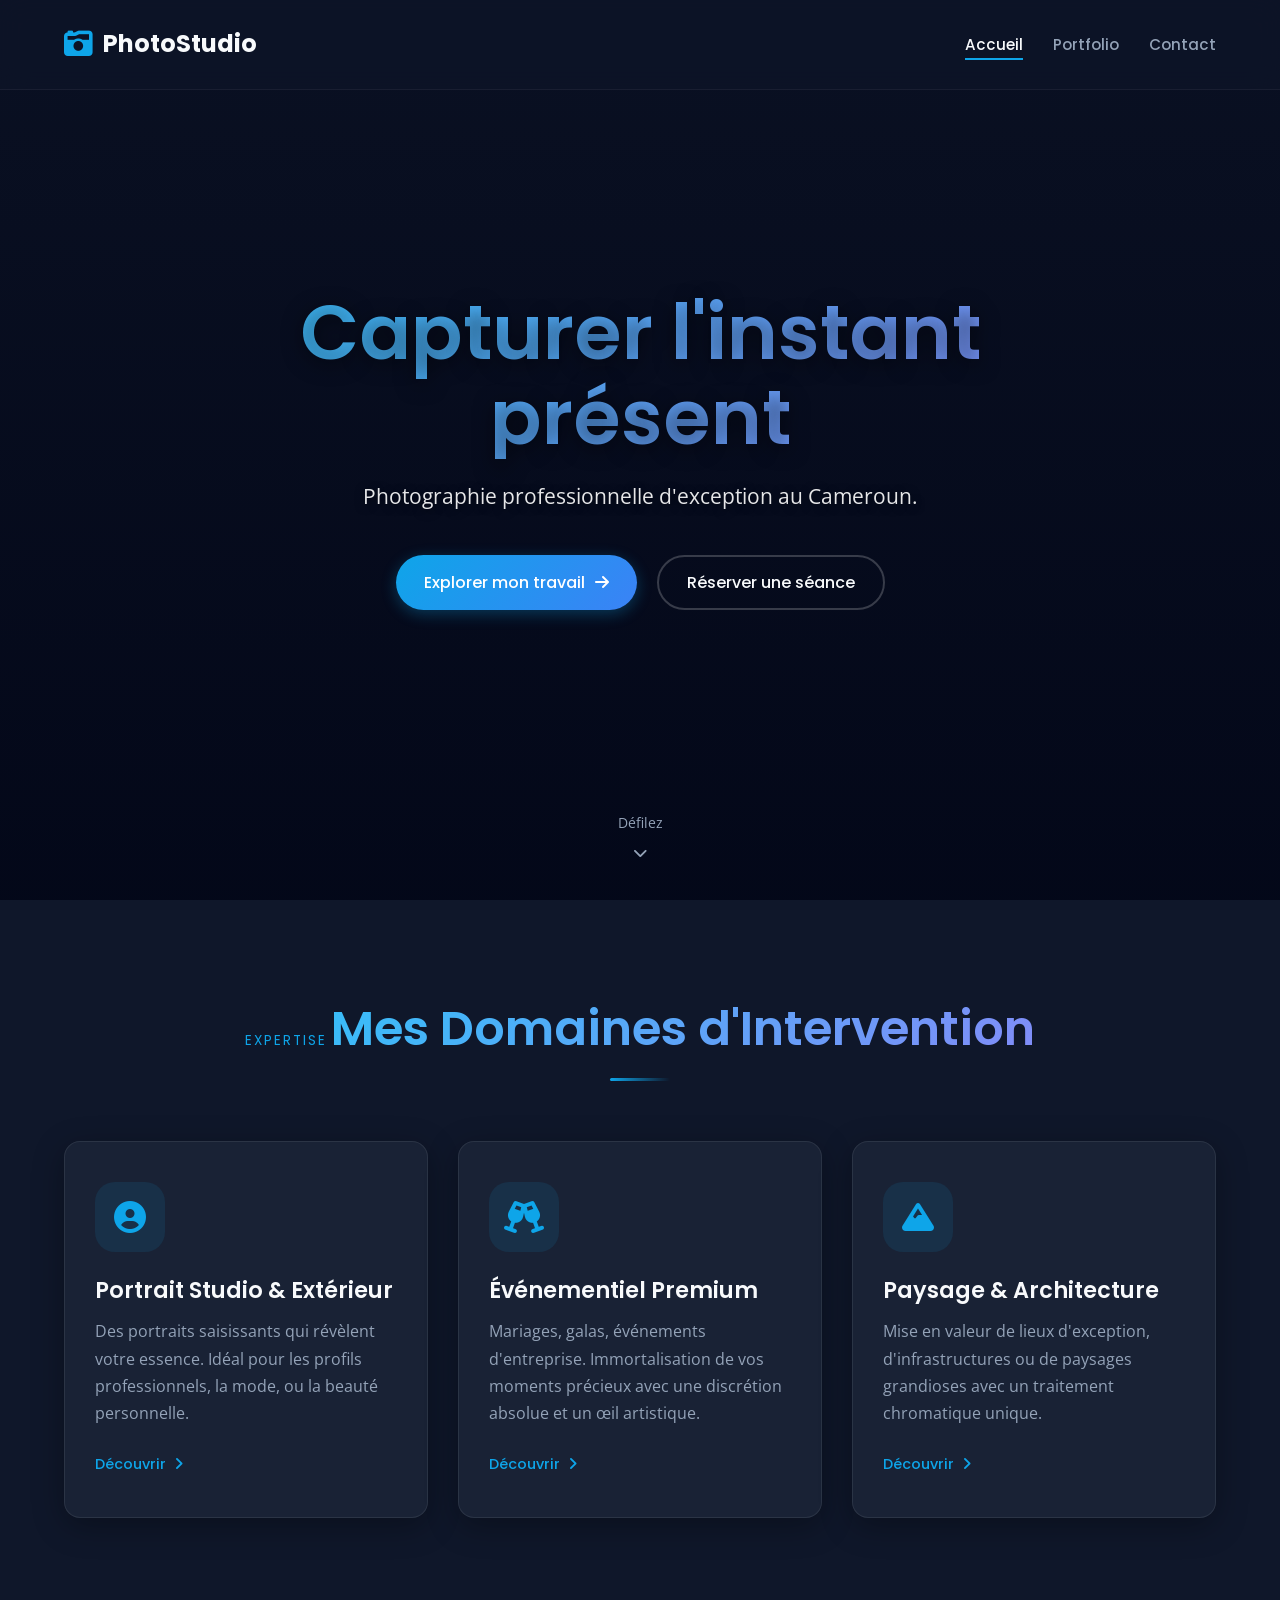
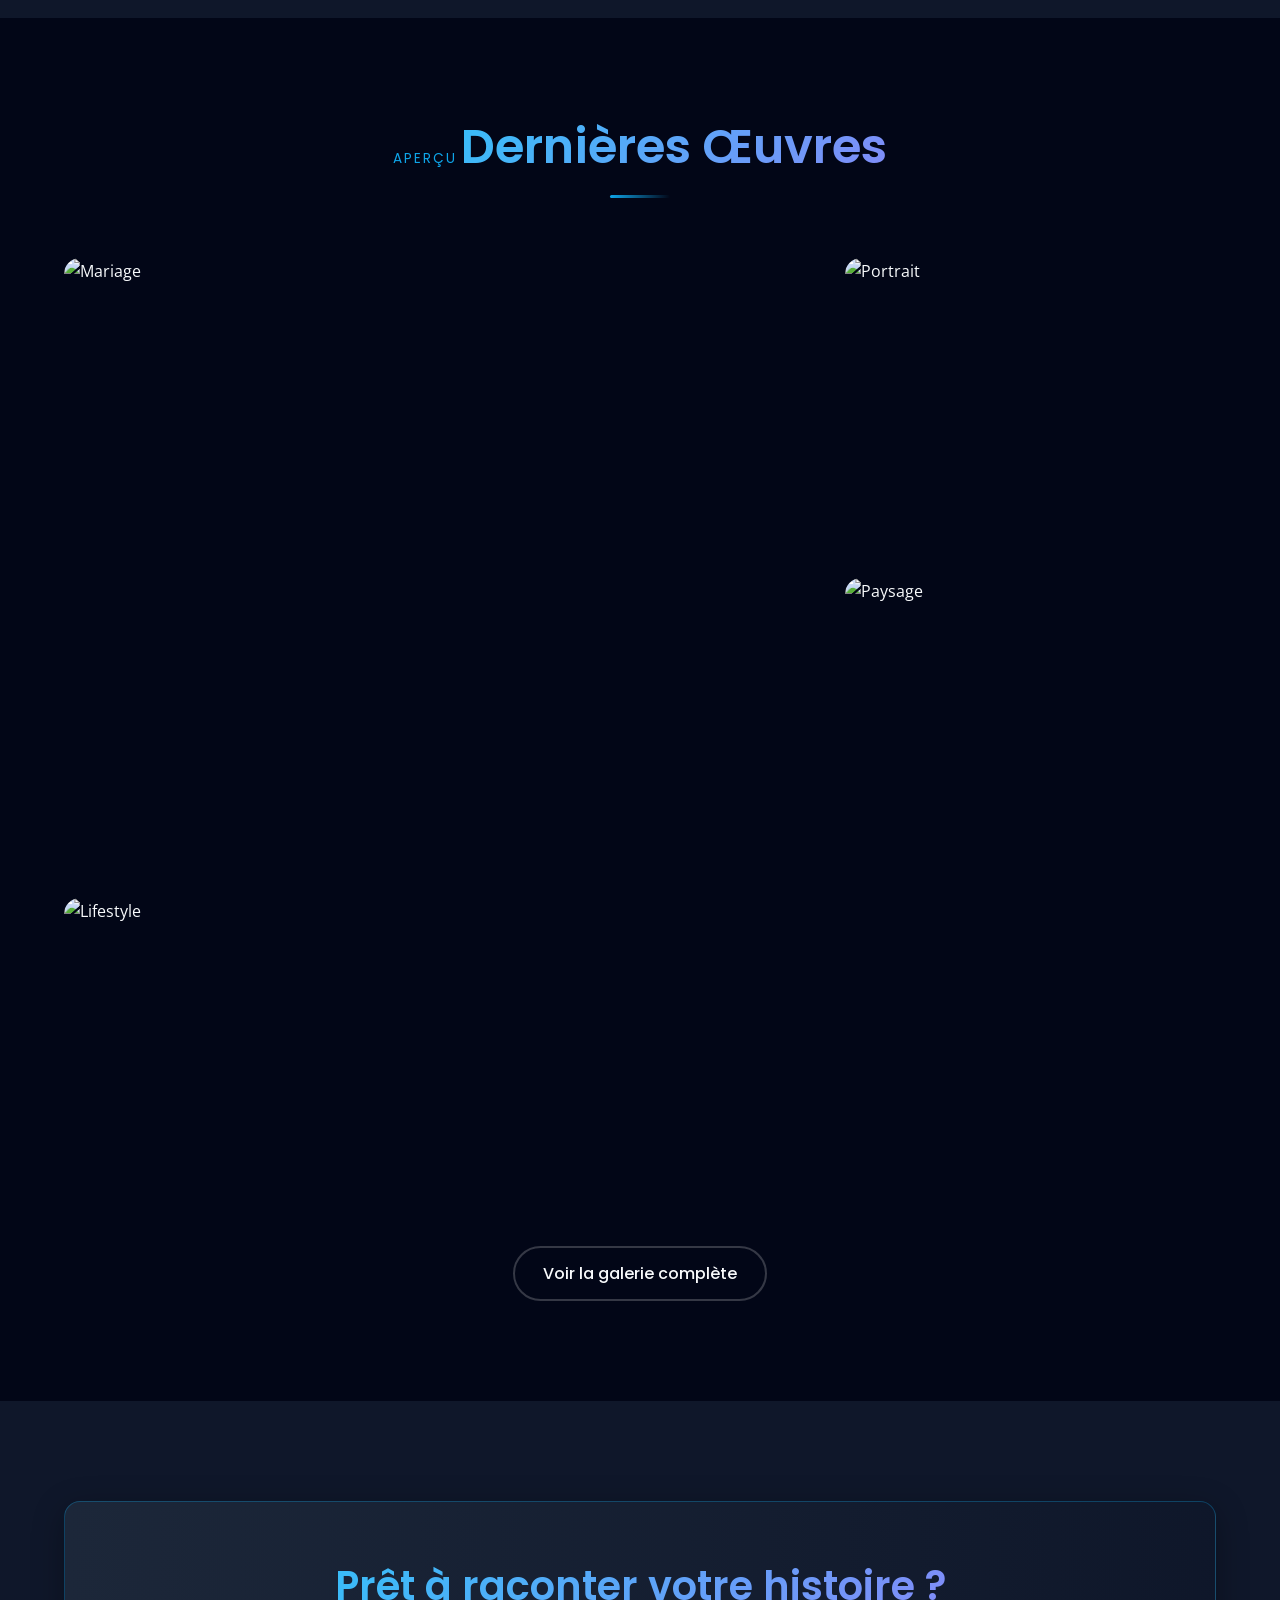
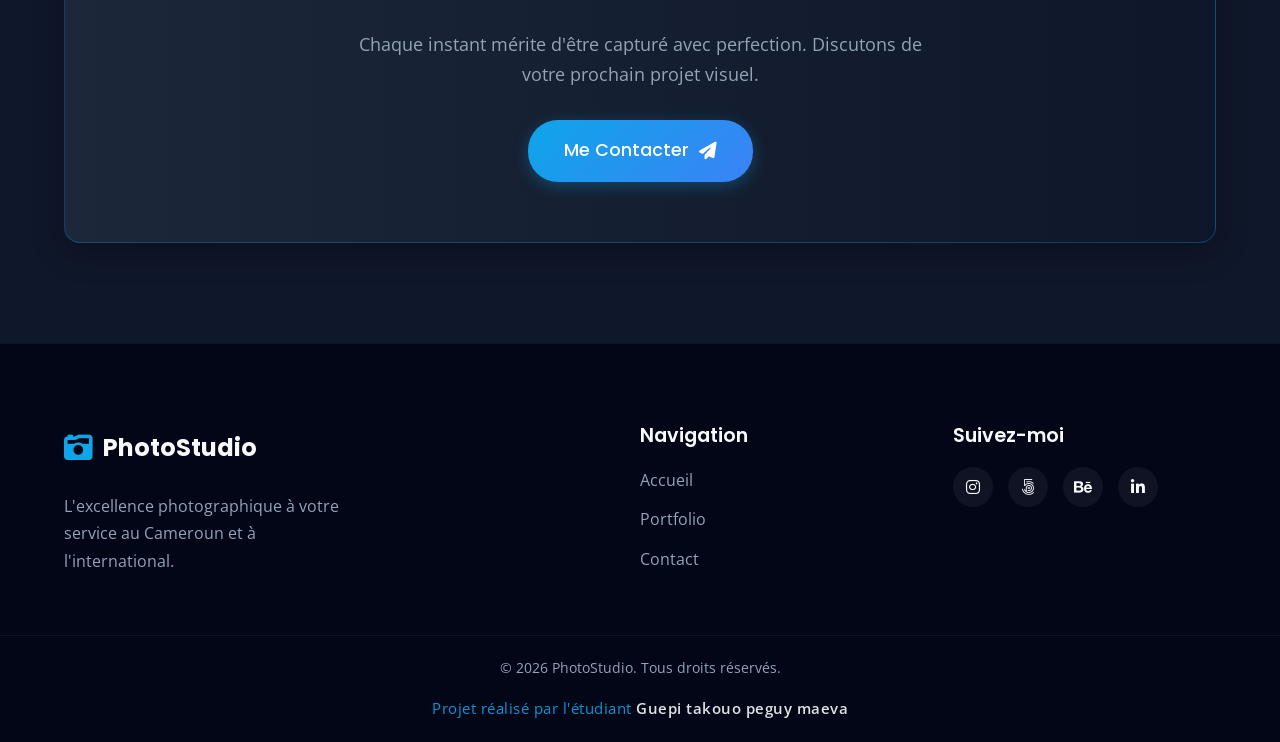
==== commit dd9f6b04: "feat: add student attribution and improve responsive design Co-authored-by: bonheurfungazer <1091466" ====
--- a/index.html
+++ b/index.html
@@ -192,6 +192,7 @@
         </div>
         <div class="footer-bottom">
             <p>&copy; 2026 PhotoStudio. Tous droits réservés.</p>
+            <p class="student-credit mt-3">Projet réalisé par l'étudiant <strong>Guepi takouo peguy maeva</strong></p>
         </div>
     </footer>
 
--- a/css/style.css
+++ b/css/style.css
@@ -935,3 +935,64 @@
   .footer-brand p { margin: 20px auto 0; }
   .social-icons { justify-content: center; }
 }
+
+/* --- Additional Responsive & Fine-tuning CSS --- */
+
+/* Student Credit styling */
+.student-credit {
+  color: var(--primary-color);
+  font-size: 0.95rem;
+  letter-spacing: 0.5px;
+  opacity: 0.9;
+}
+.student-credit strong {
+  font-weight: 600;
+  color: var(--text-light);
+}
+
+/* Ensure mobile masonry drops down gracefully */
+@media (max-width: 600px) {
+  .gallery-masonry {
+    grid-template-columns: 1fr;
+    grid-auto-rows: 250px;
+  }
+  .gallery-item, .gallery-item.large, .gallery-item.wide {
+    grid-column: span 1 !important;
+  }
+  .gallery-item.large {
+    grid-row: span 1 !important;
+  }
+
+  .filters {
+    display: flex;
+    flex-wrap: wrap;
+    justify-content: center;
+    gap: 10px;
+  }
+  .filter-btn {
+    margin: 0;
+    font-size: 0.9rem;
+    padding: 8px 16px;
+  }
+
+  .portfolio-grid {
+    grid-template-columns: 1fr;
+  }
+
+  .cta-box {
+    padding: 40px 20px;
+  }
+  .cta-box h2 {
+    font-size: 1.8rem;
+  }
+}
+
+/* Mobile Nav adjustments */
+@media (max-width: 768px) {
+  .nav-links li {
+    margin: 15px 0;
+  }
+  .nav-links li a {
+    font-size: 1.2rem;
+  }
+}
